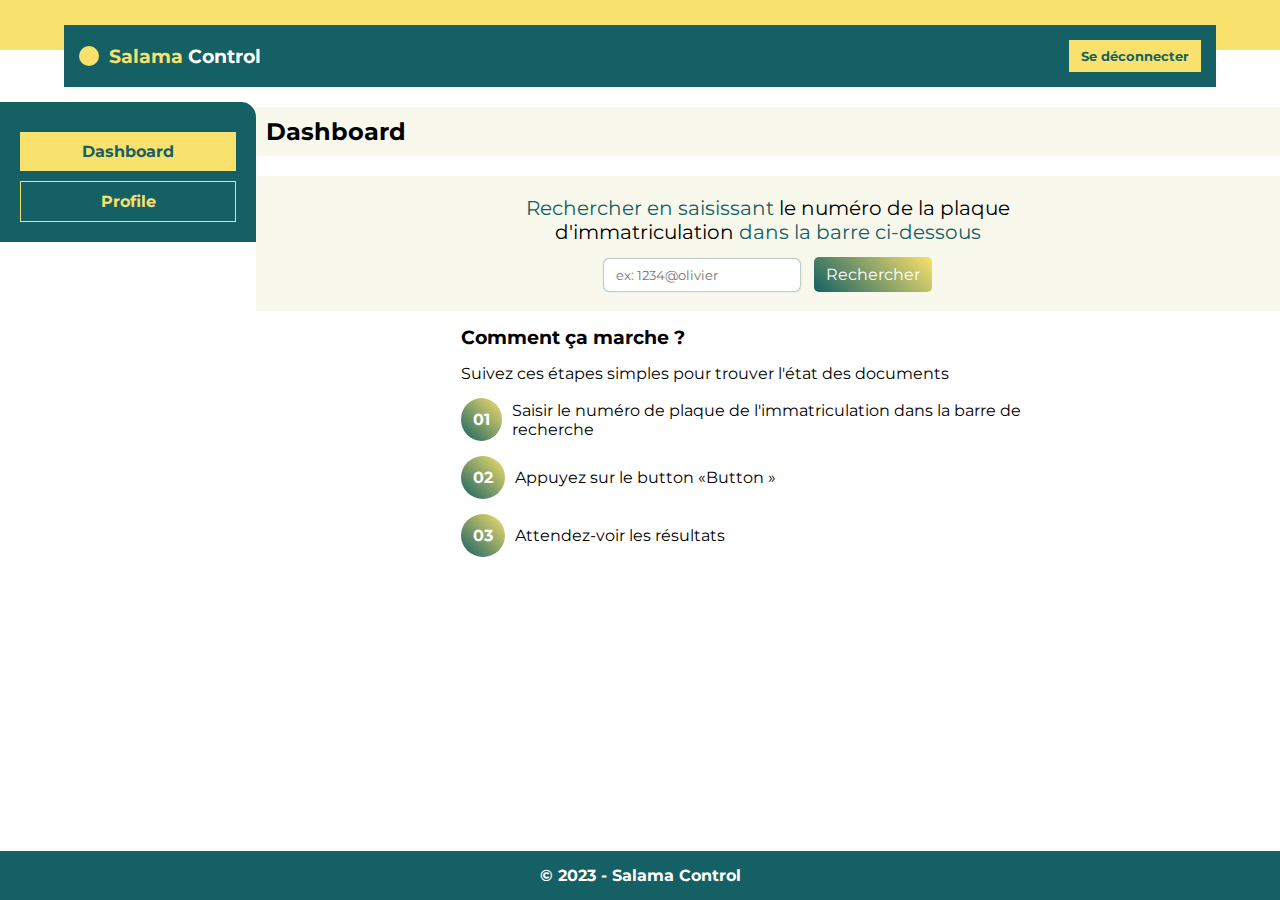
==== views/dashboard.html @ af312881 "add to my repository" ====
<!DOCTYPE html>
<html lang="en">
<head>
    <meta charset="UTF-8">
    <link rel="stylesheet" href="../css/chauffeur.css">
    <link rel="preconnect" href="https://fonts.googleapis.com">
    <link rel="preconnect" href="https://fonts.gstatic.com" crossorigin>
    <link href="https://fonts.googleapis.com/css2?family=GFS+Neohellenic&family=Maven+Pro&family=Montserrat&family=Sen:wght@400;700&display=swap" rel="stylesheet">
    <link rel="stylesheet" href="https://cdnjs.cloudflare.com/ajax/libs/font-awesome/6.4.2/css/all.min.css" integrity="sha512-z3gLpd7yknf1YoNbCzqRKc4qyor8gaKU1qmn+CShxbuBusANI9QpRohGBreCFkKxLhei6S9CQXFEbbKuqLg0DA==" crossorigin="anonymous" referrerpolicy="no-referrer" />
    <meta name="viewport" content="width=device-width, initial-scale=1.0">
    <title>Roulage profile</title>
</head>
<body>
    <header>
        <div class="empty-content">

        </div>
        <div class="header-items">
            <div class="header-title">
                <i class="fa-solid fa-feather"></i>
                <h3><span>Salama</span> Control</h3>
            </div>
            <div>
                <button>
                    <a href="#">Se déconnecter</a>
                </button>
            </div>
        </div>
    </header>

    <section>
        <aside>
            <nav>
                <div class="nav-content">
                    <div class="dashboard">
                        <a href="#">Dashboard</a>
                    </div>
                    <div class="profile">
                        <a href="#">Profile</a>
                    </div>
                </div>
            </nav>
        </aside>

        <aside>
            <div class="dashboard-content">
                <h2>Dashboard</h2>
                <div class="dashboard-immatricule">
                    <p><span>Rechercher en saisissant</span> le numéro de la plaque</p>
                    <p>d'immatriculation<span> dans la barre ci-dessous</span></p>
                    <div>
                        <input type="search" name="numéro d'immatriculation" placeholder="ex: 1234@olivier">
                        <a href="#">Rechercher</a>
                    </div>
                </div>
                
                <div class="useful">
                    <h3>Comment ça marche ?</h3>
                    <p>Suivez ces étapes simples pour trouver l'état des documents</p>
                    <div>
                        <h4>01</h4>
                        <p>Saisir le numéro de plaque de l'immatriculation dans la barre de recherche</p>
                    </div>
                    <div>
                        <h4>02</h4>
                        <p>Appuyez sur le button <span>&laquo</span>Button <span>&raquo</span></p>
                    </div>
                    <div>
                        <h4>03</h4>
                        <p>Attendez-voir les résultats</p>
                    </div>
                </div>
            </div>
        </aside>
    </section>

    <footer>
        <div class="footer-content">
            <p>© 2023 - Salama Control</p>
        </div>
    </footer>
    
</body>
</html>
---- css/chauffeur.css ----
:root {
  --yellow: #f8e16c;
  --green: #033a2c;
  --deepgreen: #156064;
  --orange: #fb8f67;
  --pink: #ffc2b4;
  --white: #fff;
  --black: #0000009f;
  --background: #ffffffe3;
  --gray: #f8f8ed;
}

body {
  width: 100%;
  margin: auto;
  font-family: "Montserrat", sans-serif;
  background-color: var(--background);
}

header .empty-content {
  width: 100%;
  padding: 25px;
  background-color: var(--yellow);
}
header .header-items {
  width: 90%;
  padding: 15px;
  display: flex;
  flex-direction: row;
  justify-content: space-between;
  align-items: center;
  margin: auto;
  margin-top: -25px;
  background-color: var(--deepgreen);
}
header .header-items div {
  display: flex;
  flex-direction: row;
  align-items: center;
  gap: 10px;
}
header .header-items div h3 {
  color: var(--white);
}
header .header-items div h3 span {
  color: var(--yellow);
}
header .header-items div i {
  padding: 10px;
  color: var(--deepgreen);
  border-radius: 50%;
  background-color: var(--yellow);
}

/**********************************************/
section {
  display: grid;
  grid-template-columns: 20% auto;
}
section nav {
  padding: 20px;
  margin-top: 15px;
  border-top-right-radius: 15px;
  background-color: var(--deepgreen);
}
section nav .nav-content .dashboard, section nav .nav-content .profile {
  margin-top: 10px;
  padding: 10px 20px;
  color: var(--deepgreen);
  text-align: center;
  font-weight: bolder;
  background-color: var(--yellow);
}
section nav .nav-content .dashboard a, section nav .nav-content .profile a {
  color: var(--deepgreen);
  text-decoration: none;
}
section nav .nav-content .profile {
  background: none;
  border: 1px solid var(--yellow);
}
section nav .nav-content .profile a {
  color: var(--yellow);
}

/*********************************************/
footer {
  position: fixed;
  bottom: 0;
  width: 100%;
}
footer .footer-content {
  padding: 15px;
  text-align: center;
  color: var(--white);
  margin-top: 8px;
  font-weight: bolder;
  background-color: var(--deepgreen);
}

*,
::after, ::before {
  margin: 0;
  padding: 0;
  box-sizing: border-box;
}

html {
  scroll-behavior: smooth;
}

button {
  border: none;
  outline: none;
  padding: 8px 12px;
  background-color: var(--yellow);
}
button a {
  text-decoration: none;
  color: var(--deepgreen);
  font-weight: bolder;
  font-family: "Montserrat", sans-serif;
}

section .dashboard-content h2 {
  padding: 10px;
  margin-top: 20px;
  background-color: var(--gray);
}
section .dashboard-content .dashboard-immatricule {
  padding: 20px;
  margin-top: 20px;
  text-align: center;
  background-color: var(--gray);
}
section .dashboard-content .dashboard-immatricule p {
  font-size: 20px;
}
section .dashboard-content .dashboard-immatricule p span {
  color: var(--deepgreen);
}
section .dashboard-content .dashboard-immatricule div {
  margin-top: 15px;
}
section .dashboard-content .dashboard-immatricule div input {
  width: 20%;
  margin-right: 10px;
  border: none;
  outline: none;
  padding: 8px 12px;
  border-radius: 5px;
  font-family: "Montserrat", sans-serif;
  box-shadow: 0px 0px 2px 0px var(--deepgreen);
}
section .dashboard-content .dashboard-immatricule div a {
  padding: 8px 12px;
  text-decoration: none;
  color: var(--white);
  border-radius: 5px;
  background: linear-gradient(45deg, #156064, #f8e16c);
}
section .useful {
  width: 60%;
  margin: auto;
}
section .useful h3 {
  margin-top: 15px;
  margin-bottom: 15px;
}
section .useful div {
  display: flex;
  flex-direction: row;
  align-items: center;
  margin-top: 15px;
  gap: 10px;
}
section .useful div h4 {
  padding: 12px;
  border-radius: 50%;
  color: var(--white);
  background: linear-gradient(45deg, #156064, #f8e16c);
}/*# sourceMappingURL=chauffeur.css.map */
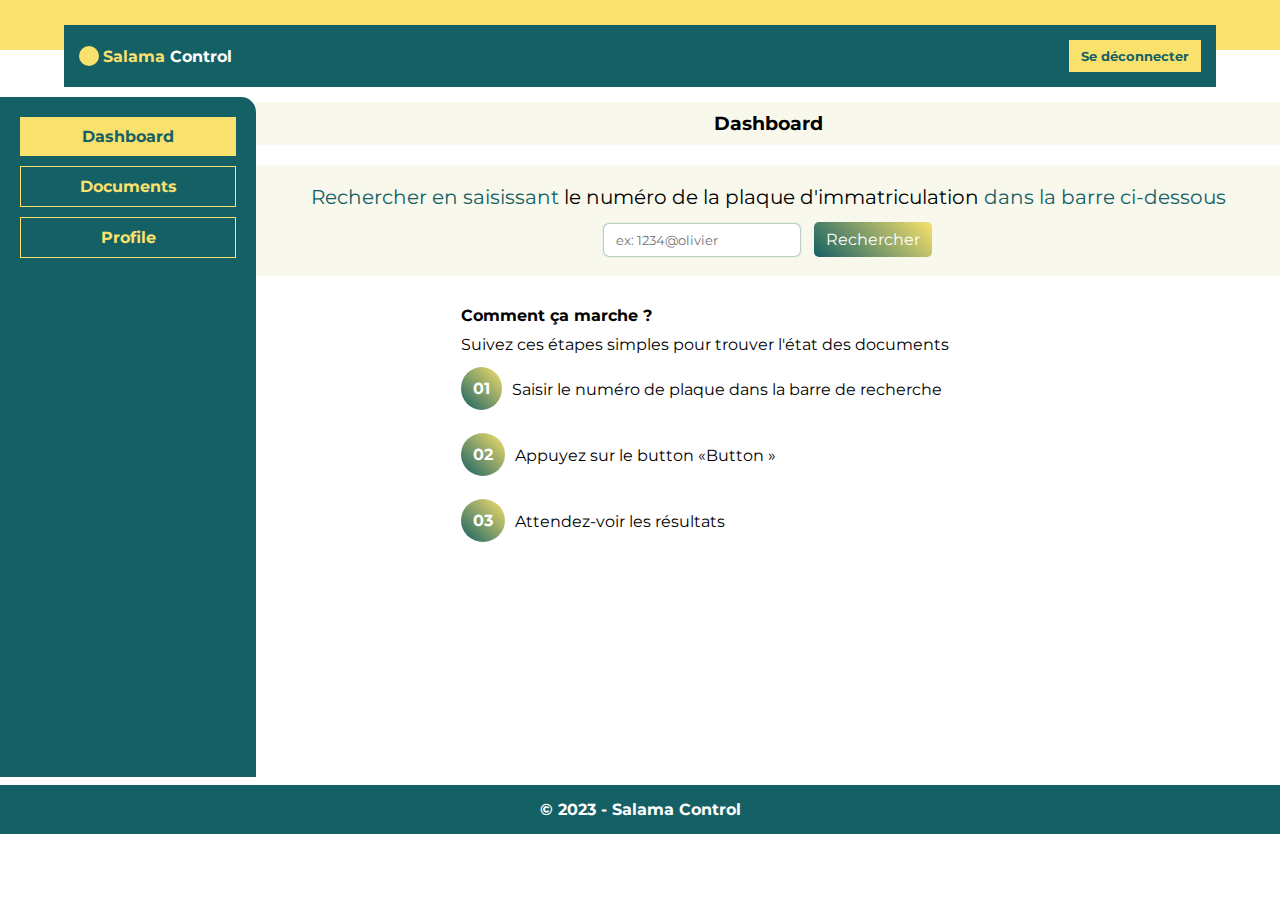
==== commit 11955862: "add to my repository" ====
--- a/views/dashboard.html
+++ b/views/dashboard.html
@@ -18,7 +18,7 @@
         <div class="header-items">
             <div class="header-title">
                 <i class="fa-solid fa-feather"></i>
-                <h3><span>Salama</span> Control</h3>
+                <h4><span>Salama</span> Control</h4>
             </div>
             <div>
                 <button>
@@ -29,37 +29,37 @@
     </header>
 
     <section>
-        <aside>
-            <nav>
-                <div class="nav-content">
-                    <div class="dashboard">
-                        <a href="#">Dashboard</a>
-                    </div>
-                    <div class="profile">
-                        <a href="#">Profile</a>
-                    </div>
-                </div>
-            </nav>
-        </aside>
 
-        <aside>
+        <nav>
+            <div class="dashboard">
+                <a href="#">Dashboard</a>
+            </div>
+            <div class="profile">
+                <a href="#">Documents</a>
+            </div>
+            <div class="profile">
+                <a href="#">Profile</a>
+            </div>
+        </nav>
+        
+
+        <div>
             <div class="dashboard-content">
-                <h2>Dashboard</h2>
+                <h3>Dashboard</h3>
                 <div class="dashboard-immatricule">
-                    <p><span>Rechercher en saisissant</span> le numéro de la plaque</p>
-                    <p>d'immatriculation<span> dans la barre ci-dessous</span></p>
+                    <p><span>Rechercher en saisissant</span> le numéro de la plaque d'immatriculation<span> dans la barre ci-dessous</span></p>
                     <div>
-                        <input type="search" name="numéro d'immatriculation" placeholder="ex: 1234@olivier">
+                        <input type="search" name="numérodimmatriculation" placeholder="ex: 1234@olivier">
                         <a href="#">Rechercher</a>
                     </div>
                 </div>
                 
                 <div class="useful">
-                    <h3>Comment ça marche ?</h3>
+                    <h4>Comment ça marche ?</h4>
                     <p>Suivez ces étapes simples pour trouver l'état des documents</p>
                     <div>
                         <h4>01</h4>
-                        <p>Saisir le numéro de plaque de l'immatriculation dans la barre de recherche</p>
+                        <p>Saisir le numéro de plaque dans la barre de recherche</p>
                     </div>
                     <div>
                         <h4>02</h4>
@@ -71,7 +71,7 @@
                     </div>
                 </div>
             </div>
-        </aside>
+        </div>
     </section>
 
     <footer>
--- a/css/chauffeur.css
+++ b/css/chauffeur.css
@@ -1,8 +1,8 @@
 :root {
   --yellow: #f8e16c;
-  --green: #033a2c;
+  --green: #06a04b;
   --deepgreen: #156064;
-  --orange: #fb8f67;
+  --red: #e75019;
   --pink: #ffc2b4;
   --white: #fff;
   --black: #0000009f;
@@ -37,12 +37,12 @@
   display: flex;
   flex-direction: row;
   align-items: center;
-  gap: 10px;
-}
-header .header-items div h3 {
-  color: var(--white);
-}
-header .header-items div h3 span {
+  gap: 4px;
+}
+header .header-items div h4 {
+  color: var(--white);
+}
+header .header-items div h4 span {
   color: var(--yellow);
 }
 header .header-items div i {
@@ -56,14 +56,16 @@
 section {
   display: grid;
   grid-template-columns: 20% auto;
-}
-section nav {
-  padding: 20px;
-  margin-top: 15px;
+  margin-top: 5px;
+}
+
+nav {
+  padding: 10px 20px;
+  margin-top: 5px;
   border-top-right-radius: 15px;
   background-color: var(--deepgreen);
 }
-section nav .nav-content .dashboard, section nav .nav-content .profile {
+nav .dashboard, nav .profile {
   margin-top: 10px;
   padding: 10px 20px;
   color: var(--deepgreen);
@@ -71,24 +73,19 @@
   font-weight: bolder;
   background-color: var(--yellow);
 }
-section nav .nav-content .dashboard a, section nav .nav-content .profile a {
+nav .dashboard a, nav .profile a {
   color: var(--deepgreen);
   text-decoration: none;
 }
-section nav .nav-content .profile {
+nav .profile {
   background: none;
   border: 1px solid var(--yellow);
 }
-section nav .nav-content .profile a {
+nav .profile a {
   color: var(--yellow);
 }
 
 /*********************************************/
-footer {
-  position: fixed;
-  bottom: 0;
-  width: 100%;
-}
 footer .footer-content {
   padding: 15px;
   text-align: center;
@@ -98,6 +95,18 @@
   background-color: var(--deepgreen);
 }
 
+/************************************************/
+/***************MEDIA QUERY**************/
+/************************************************/
+@media (max-width: 978px) {
+  section {
+    display: grid;
+    grid-template-columns: auto;
+  }
+  nav {
+    display: none;
+  }
+}
 *,
 ::after, ::before {
   margin: 0;
@@ -122,9 +131,13 @@
   font-family: "Montserrat", sans-serif;
 }
 
-section .dashboard-content h2 {
+section .dashboard-content {
+  height: 75vh;
+}
+section .dashboard-content h3 {
   padding: 10px;
-  margin-top: 20px;
+  margin-top: 10px;
+  text-align: center;
   background-color: var(--gray);
 }
 section .dashboard-content .dashboard-immatricule {
@@ -162,16 +175,17 @@
 section .useful {
   width: 60%;
   margin: auto;
-}
-section .useful h3 {
-  margin-top: 15px;
-  margin-bottom: 15px;
+  margin-top: 30px;
+}
+section .useful h4 {
+  margin-top: 8px;
+  margin-bottom: 10px;
 }
 section .useful div {
   display: flex;
   flex-direction: row;
   align-items: center;
-  margin-top: 15px;
+  margin-top: 5px;
   gap: 10px;
 }
 section .useful div h4 {
@@ -179,4 +193,229 @@
   border-radius: 50%;
   color: var(--white);
   background: linear-gradient(45deg, #156064, #f8e16c);
+}
+
+section .document-content {
+  width: 70%;
+  gap: 20px;
+  margin: auto;
+  margin-top: 15px;
+  display: flex;
+  flex-direction: row;
+}
+section .document-content .profile {
+  text-align: center;
+}
+section .document-content .profile i {
+  padding: 15px;
+  font-size: 40px;
+  border-radius: 50%;
+  background-color: var(--gray);
+}
+section .document-items {
+  width: 70%;
+}
+section .document-items .tous-les-documents, section .document-items .document-name {
+  padding: 10px 20px;
+  background-color: var(--gray);
+  box-shadow: 0px 1px 3px 0px var(--black);
+}
+section .document-items .items {
+  margin-top: 15px;
+  display: flex;
+  flex-direction: row;
+  justify-content: space-between;
+}
+section .document-items .items a {
+  color: var(--deepgreen);
+  text-decoration: none;
+  padding: 5px 10px;
+  border-radius: 4px;
+  box-shadow: 0px 0px 3px 0px var(--black);
+}
+section .document-items .items a:hover {
+  background: linear-gradient(45deg, var(--deepgreen), var(--yellow));
+}
+section .document-items .items .tous {
+  color: var(--white);
+  background: linear-gradient(45deg, var(--deepgreen), var(--yellow));
+}
+section .document-items .document-name {
+  margin-top: 10px;
+}
+section .document-items .document-name .document-icon {
+  display: flex;
+  flex-direction: row;
+  justify-content: end;
+}
+section .document-items .document-name .document-icon .right {
+  padding: 5px 8px;
+  color: var(--green);
+  border-radius: 4px;
+  box-shadow: 0px 0px 2px 0px var(--black);
+}
+section .document-items .document-name .document-icon .incorrect {
+  padding: 5px 8px;
+  color: var(--red);
+  border-radius: 4px;
+  box-shadow: 0px 0px 2px 0px var(--black);
+}
+section .document-items .document-name .files {
+  font-size: 30px;
+}
+section .document-items .document-name .document-name-content {
+  display: flex;
+  flex-direction: row;
+  gap: 10px;
+}
+section .document-items .document-name .document-name-content .valide-document {
+  color: var(--green);
+}
+section .document-items .document-name .document-name-content .invalide-document {
+  color: var(--red);
+}
+
+section .profile-content {
+  height: 80vh;
+}
+section .profile-content h3 {
+  padding: 10px;
+  margin-top: 10px;
+  text-align: center;
+  background-color: var(--gray);
+}
+section .profile-content .profile-identite {
+  width: 70%;
+  border-radius: 10px;
+  background-color: var(--gray);
+  margin: auto;
+  margin-top: 50px;
+  padding: 20px 20px;
+  box-shadow: 0px 0px 2px 0px var(--black);
+}
+section .profile-content .profile-identite .profil {
+  display: flex;
+  flex-direction: row;
+  gap: 10px;
+  align-items: end;
+}
+section .profile-content .profile-identite .profil h4 {
+  margin-bottom: 5px;
+}
+section .profile-content .profile-identite .profil i {
+  padding: 10px 20px;
+  font-size: 50px;
+  border: 1px solid var(--black);
+}
+section .profile-content .profile-identite form .email {
+  display: flex;
+  flex-direction: column;
+  gap: 5px;
+  margin-top: 12px;
+}
+section .profile-content .profile-identite form .email input {
+  border: none;
+  outline: none;
+  padding: 8px 12px;
+  border-radius: 5px;
+  font-family: "Montserrat", sans-serif;
+  box-shadow: 0px 0px 2px 0px var(--deepgreen);
+}
+section .profile-content .profile-identite form .modifier_password, section .profile-content .profile-identite form .nouveau_password {
+  margin-top: 10px;
+}
+section .profile-content .profile-identite form .modifier_password div, section .profile-content .profile-identite form .nouveau_password div {
+  display: flex;
+  flex-direction: column;
+  gap: 5px;
+  margin-top: 10px;
+}
+section .profile-content .profile-identite form .modifier_password div input, section .profile-content .profile-identite form .nouveau_password div input {
+  border: none;
+  outline: none;
+  padding: 10px;
+  border-radius: 5px;
+  font-family: "Montserrat", sans-serif;
+  box-shadow: 0px 0px 2px 0px var(--deepgreen);
+}
+section .profile-content .profile-identite form .nouveau_password .nouveau_password_content {
+  display: grid;
+  grid-template-columns: auto auto;
+}
+section .profile-content .profile-identite form .nouveau_password .nouveau_password_content a {
+  padding: 10px 15px;
+  border-radius: 5px;
+  color: var(--white);
+  text-decoration: none;
+  text-align: center;
+  background: linear-gradient(45deg, var(--deepgreen), var(--yellow));
+}
+
+@media screen and (max-width: 768px) and (max-width: 720px) {
+  section .dashboard-content {
+    height: auto;
+  }
+  section .dashboard-content .dashboard-immatricule div {
+    display: flex;
+    flex-direction: column;
+    gap: 10px;
+  }
+  section .dashboard-content .dashboard-immatricule div input, section .dashboard-content .dashboard-immatricule div a {
+    width: 50%;
+    margin: auto;
+  }
+  section .useful {
+    width: 100%;
+    padding: 15px;
+    margin-top: auto;
+  }
+}
+@media screen and (max-width: 768px) and (max-width: 491px) {
+  section .dashboard-content .dashboard-immatricule p {
+    font-size: 16px;
+  }
+  section .dashboard-content .dashboard-immatricule div input, section .dashboard-content .dashboard-immatricule div a {
+    width: 80%;
+  }
+}
+@media (max-width: 768px) {
+  section .document-content {
+    display: flex;
+    flex-direction: column;
+  }
+  section .document-items {
+    margin: auto;
+    width: 100%;
+  }
+}
+@media screen and (max-width: 768px) and (max-width: 600px) {
+  section .document-content {
+    width: 100%;
+    padding: 15px;
+  }
+}
+@media screen and (max-width: 480px) and (max-width: 415px) {
+  section .document-content .document-items .items {
+    display: grid;
+    grid-template-columns: auto auto;
+    justify-content: stretch;
+    text-align: center;
+    gap: 10px;
+  }
+}
+@media screen and (max-width: 768px) and (max-width: 700px) {
+  section .profile-content .profile-identite form .nouveau_password .nouveau_password_content {
+    display: grid;
+    grid-template-columns: auto;
+    gap: 10px;
+  }
+}
+@media screen and (max-width: 768px) and (max-width: 600px) {
+  section .profile-content .profile-content-item {
+    padding: 15px;
+  }
+  section .profile-content .profile-identite {
+    width: 100%;
+    margin-top: 20px;
+  }
 }/*# sourceMappingURL=chauffeur.css.map */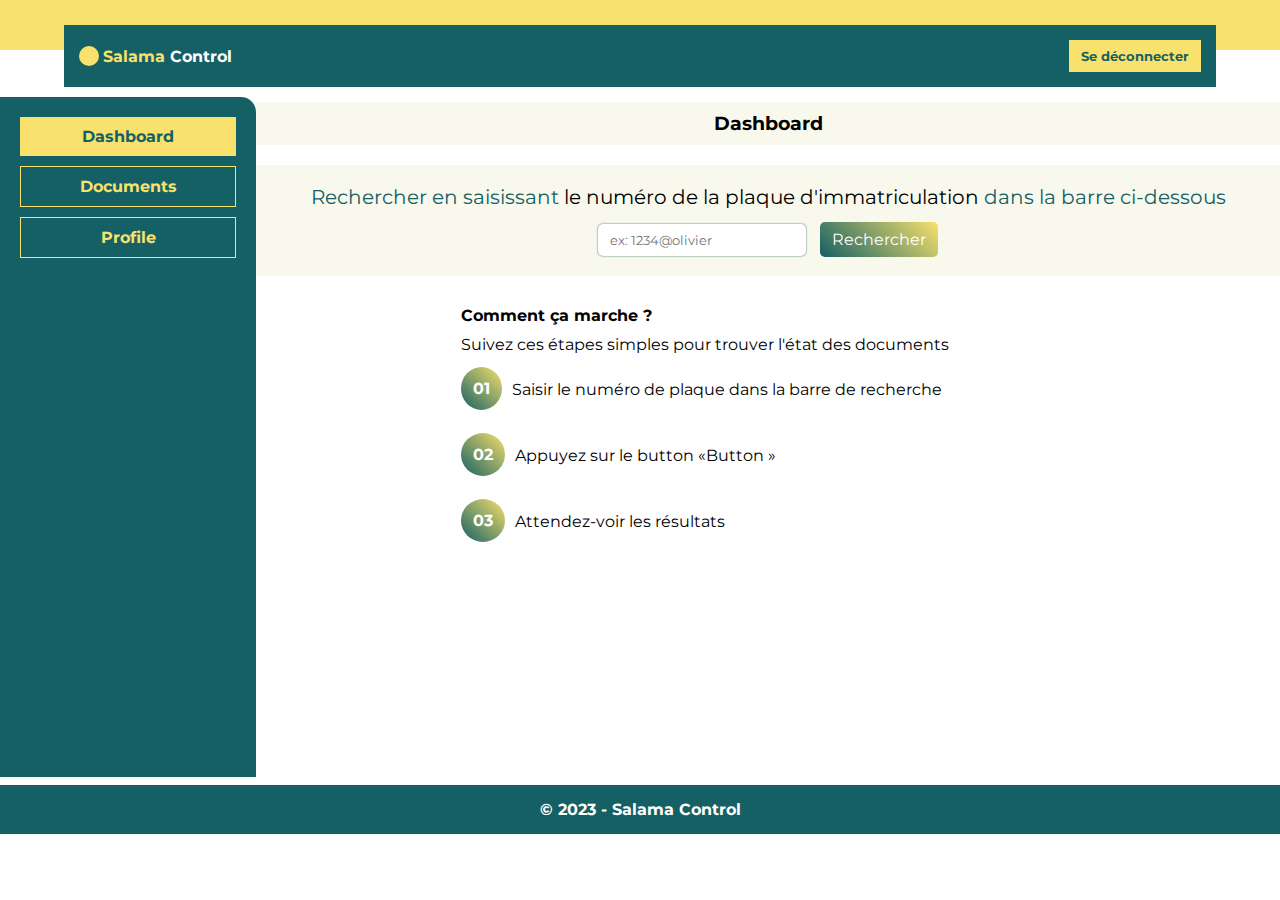
==== commit fc9a59e9: "add to my repository" ====
--- a/views/dashboard.html
+++ b/views/dashboard.html
@@ -20,10 +20,26 @@
                 <i class="fa-solid fa-feather"></i>
                 <h4><span>Salama</span> Control</h4>
             </div>
-            <div>
+            <div class="button">
                 <button>
                     <a href="#">Se déconnecter</a>
                 </button>
+            </div>
+            <div class="menu">
+                <div class="menu-icons">
+                    <i class="fa-solid fa-bars icon"></i>
+                    <i class="fa-solid fa-xmark exit"></i>
+                </div>
+                <div class="menu-container">
+                    <ul>
+                        <li><a class="dashboard" href="#">Dashboard</a></li>
+                        <li><a class="profile" href="documents.html">Documents</a></li>
+                        <li><a class="profile" href="profile.html">Profile</a></li>
+                        <button>
+                            <a href="#">Se déconnecter</a>
+                        </button>
+                    </ul>
+                </div>
             </div>
         </div>
     </header>
@@ -35,10 +51,10 @@
                 <a href="#">Dashboard</a>
             </div>
             <div class="profile">
-                <a href="#">Documents</a>
+                <a href="documents.html">Documents</a>
             </div>
             <div class="profile">
-                <a href="#">Profile</a>
+                <a href="profile.html">Profile</a>
             </div>
         </nav>
         
@@ -79,6 +95,9 @@
             <p>© 2023 - Salama Control</p>
         </div>
     </footer>
+
+
+    <script src="../js/app.js"></script>
     
 </body>
 </html>--- a/css/chauffeur.css
+++ b/css/chauffeur.css
@@ -51,6 +51,37 @@
   border-radius: 50%;
   background-color: var(--yellow);
 }
+header .header-items .menu {
+  display: none;
+}
+header .header-items .menu .menu-container {
+  position: absolute;
+  top: 95px;
+  right: 10px;
+  width: 60%;
+  height: 50vh;
+  margin: auto;
+  transition: 1s ease-in-out;
+  margin-right: 200%;
+  background-color: var(--deepgreen);
+  border-top-left-radius: 10px;
+  display: flex;
+  flex-direction: column;
+  justify-content: center;
+  align-items: center;
+  text-align: center;
+}
+header .header-items .menu .menu-container ul li {
+  list-style: none;
+  margin-bottom: 25px;
+  color: var(--deepgreen);
+  padding: 8px 12px;
+  border: 1px solid var(--yellow);
+}
+header .header-items .menu .menu-container ul li a {
+  color: var(--white);
+  text-decoration: none;
+}
 
 /**********************************************/
 section {
@@ -106,6 +137,29 @@
   nav {
     display: none;
   }
+  header .header-items .button {
+    display: none;
+  }
+  header .header-items .menu {
+    display: initial;
+  }
+  header .header-items .menu .menu-icons .icon {
+    display: block;
+    cursor: pointer;
+  }
+  header .header-items .menu .menu-icons .exit {
+    display: none;
+    cursor: pointer;
+  }
+  header .header-items .menu .menu-mobile .icon {
+    display: none;
+  }
+  header .header-items .menu .menu-mobile .exit {
+    display: initial;
+  }
+  header .header-items .menu .menu-mobile {
+    margin-right: 0;
+  }
 }
 *,
 ::after, ::before {
@@ -156,7 +210,6 @@
   margin-top: 15px;
 }
 section .dashboard-content .dashboard-immatricule div input {
-  width: 20%;
   margin-right: 10px;
   border: none;
   outline: none;
@@ -249,14 +302,14 @@
   justify-content: end;
 }
 section .document-items .document-name .document-icon .right {
+  color: var(--green);
   padding: 5px 8px;
-  color: var(--green);
   border-radius: 4px;
   box-shadow: 0px 0px 2px 0px var(--black);
 }
 section .document-items .document-name .document-icon .incorrect {
+  color: var(--red);
   padding: 5px 8px;
-  color: var(--red);
   border-radius: 4px;
   box-shadow: 0px 0px 2px 0px var(--black);
 }
@@ -333,7 +386,7 @@
 section .profile-content .profile-identite form .modifier_password div input, section .profile-content .profile-identite form .nouveau_password div input {
   border: none;
   outline: none;
-  padding: 10px;
+  padding: 8px 12px;
   border-radius: 5px;
   font-family: "Montserrat", sans-serif;
   box-shadow: 0px 0px 2px 0px var(--deepgreen);
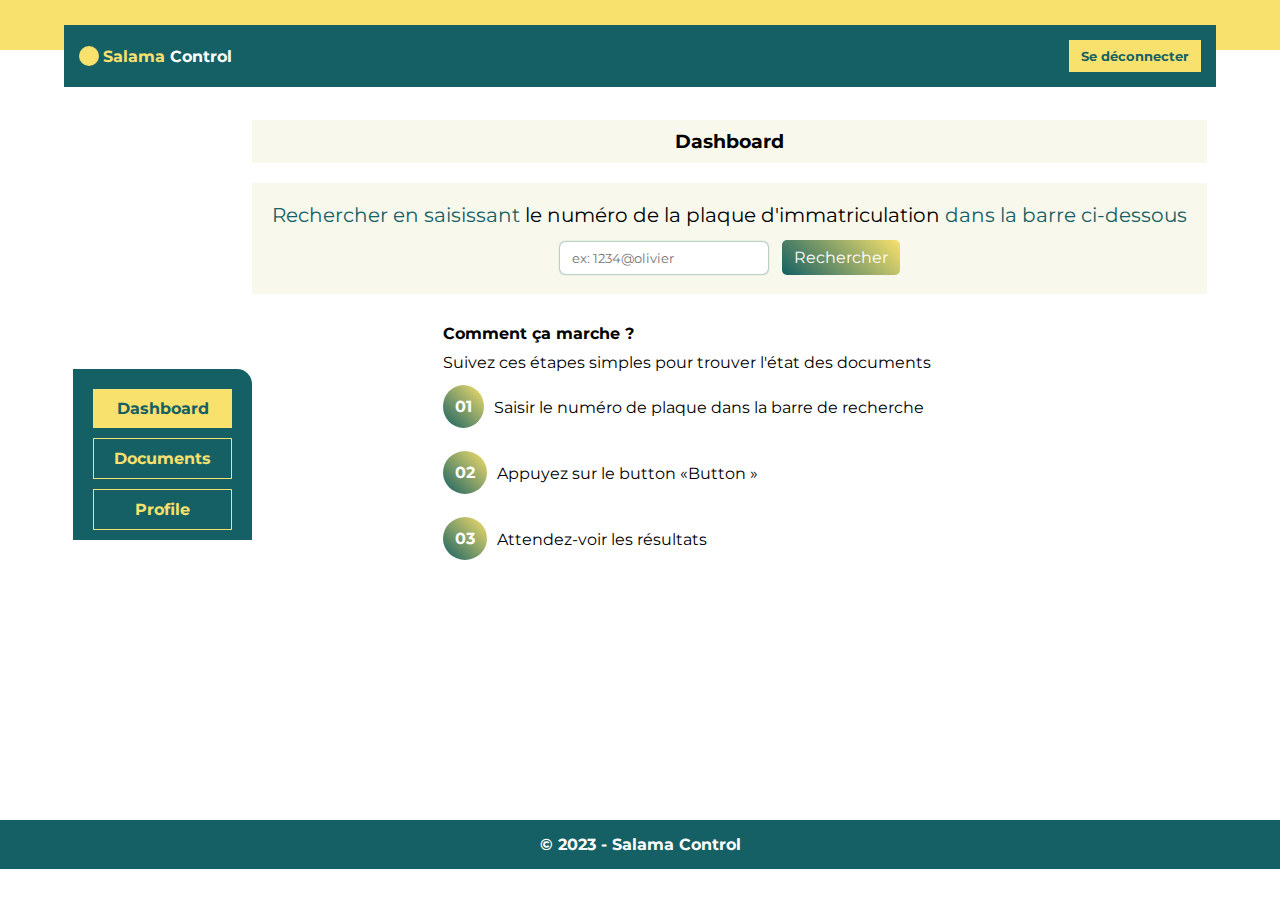
==== commit 03c0f00f: "add to my repository" ====
--- a/views/dashboard.html
+++ b/views/dashboard.html
@@ -70,7 +70,7 @@
                     </div>
                 </div>
                 
-                <div class="useful">
+                <div class="utilisation-content">
                     <h4>Comment ça marche ?</h4>
                     <p>Suivez ces étapes simples pour trouver l'état des documents</p>
                     <div>
--- a/css/chauffeur.css
+++ b/css/chauffeur.css
@@ -225,23 +225,23 @@
   border-radius: 5px;
   background: linear-gradient(45deg, #156064, #f8e16c);
 }
-section .useful {
+section .utilisation-content {
   width: 60%;
   margin: auto;
   margin-top: 30px;
 }
-section .useful h4 {
+section .utilisation-content h4 {
   margin-top: 8px;
   margin-bottom: 10px;
 }
-section .useful div {
+section .utilisation-content div {
   display: flex;
   flex-direction: row;
   align-items: center;
   margin-top: 5px;
   gap: 10px;
 }
-section .useful div h4 {
+section .utilisation-content div h4 {
   padding: 12px;
   border-radius: 50%;
   color: var(--white);
@@ -404,6 +404,57 @@
   background: linear-gradient(45deg, var(--deepgreen), var(--yellow));
 }
 
+section {
+  width: 100%;
+  height: 80vh;
+  display: flex;
+  align-items: center;
+  justify-content: center;
+}
+
+section .formulaire {
+  width: 45%;
+  border-radius: 5px;
+  padding: 30px;
+  box-shadow: 0px 0px 3px 0px var(--black);
+}
+section .formulaire h3 {
+  text-align: center;
+  color: var(--deepgreen);
+}
+
+section .formulaire form div {
+  margin-top: 10px;
+  display: flex;
+  flex-direction: column;
+}
+section .formulaire form div input {
+  border: none;
+  outline: none;
+  padding: 8px 12px;
+  border-radius: 5px;
+  font-family: "Montserrat", sans-serif;
+  box-shadow: 0px 0px 2px 0px var(--deepgreen);
+}
+
+section .formulaire form div button {
+  border: none;
+  padding: 10px;
+  cursor: pointer;
+  border-radius: 3px;
+  background-color: var(--deepgreen);
+}
+section .formulaire form div button a {
+  color: var(--white);
+  text-decoration: none;
+  font-weight: bolder;
+  font-family: "Montserrat", sans-serif;
+}
+
+.forgottenpassword {
+  color: var(--deepgreen);
+}
+
 @media screen and (max-width: 768px) and (max-width: 720px) {
   section .dashboard-content {
     height: auto;
@@ -417,7 +468,7 @@
     width: 50%;
     margin: auto;
   }
-  section .useful {
+  section .utilisation-content {
     width: 100%;
     padding: 15px;
     margin-top: auto;
@@ -456,6 +507,25 @@
     gap: 10px;
   }
 }
+@media (max-width: 978px) {
+  section .formulaire {
+    width: 60%;
+  }
+}
+@media (max-width: 768px) {
+  section .formulaire {
+    width: 80%;
+  }
+}
+@media (max-width: 480px) {
+  section {
+    padding: 20px;
+  }
+  section .formulaire {
+    width: 100%;
+    padding: 20px;
+  }
+}
 @media screen and (max-width: 768px) and (max-width: 700px) {
   section .profile-content .profile-identite form .nouveau_password .nouveau_password_content {
     display: grid;
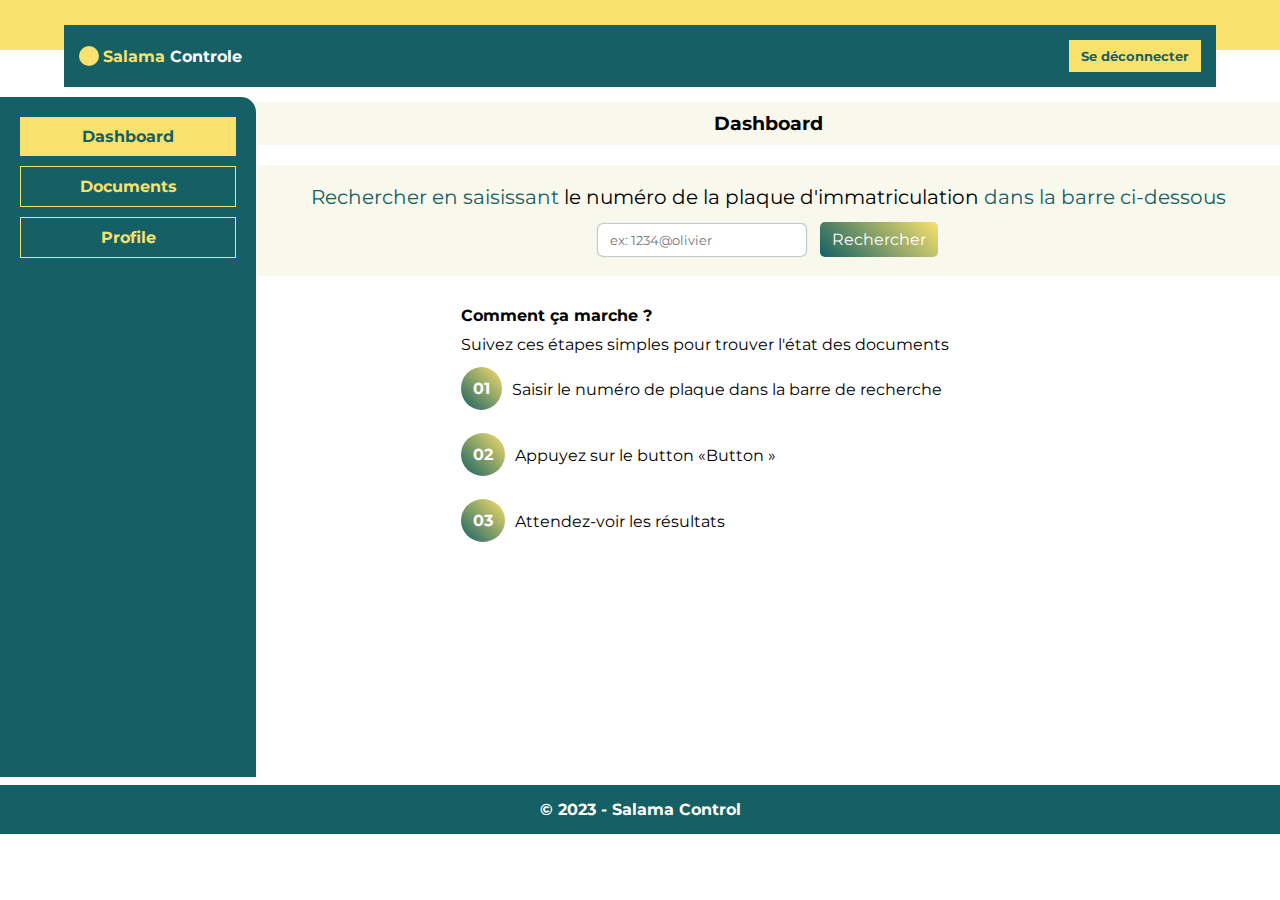
==== commit f3a66d68: "partie roulage de notre projet qui contient la partie index pour la connexion, la partie dashboard, " ====
--- a/views/dashboard.html
+++ b/views/dashboard.html
@@ -8,7 +8,7 @@
     <link href="https://fonts.googleapis.com/css2?family=GFS+Neohellenic&family=Maven+Pro&family=Montserrat&family=Sen:wght@400;700&display=swap" rel="stylesheet">
     <link rel="stylesheet" href="https://cdnjs.cloudflare.com/ajax/libs/font-awesome/6.4.2/css/all.min.css" integrity="sha512-z3gLpd7yknf1YoNbCzqRKc4qyor8gaKU1qmn+CShxbuBusANI9QpRohGBreCFkKxLhei6S9CQXFEbbKuqLg0DA==" crossorigin="anonymous" referrerpolicy="no-referrer" />
     <meta name="viewport" content="width=device-width, initial-scale=1.0">
-    <title>Roulage profile</title>
+    <title>Roulage Dashboard</title>
 </head>
 <body>
     <header>
@@ -18,7 +18,7 @@
         <div class="header-items">
             <div class="header-title">
                 <i class="fa-solid fa-feather"></i>
-                <h4><span>Salama</span> Control</h4>
+                <h4><span>Salama</span> Controle</h4>
             </div>
             <div class="button">
                 <button>
--- a/css/chauffeur.css
+++ b/css/chauffeur.css
@@ -404,7 +404,7 @@
   background: linear-gradient(45deg, var(--deepgreen), var(--yellow));
 }
 
-section {
+.section {
   width: 100%;
   height: 80vh;
   display: flex;
@@ -412,23 +412,23 @@
   justify-content: center;
 }
 
-section .formulaire {
+.section .formulaire {
   width: 45%;
   border-radius: 5px;
   padding: 30px;
   box-shadow: 0px 0px 3px 0px var(--black);
 }
-section .formulaire h3 {
-  text-align: center;
-  color: var(--deepgreen);
-}
-
-section .formulaire form div {
+.section .formulaire h3 {
+  text-align: center;
+  color: var(--deepgreen);
+}
+
+.section .formulaire form div {
   margin-top: 10px;
   display: flex;
   flex-direction: column;
 }
-section .formulaire form div input {
+.section .formulaire form div input {
   border: none;
   outline: none;
   padding: 8px 12px;
@@ -437,14 +437,14 @@
   box-shadow: 0px 0px 2px 0px var(--deepgreen);
 }
 
-section .formulaire form div button {
+.section .formulaire form div button {
   border: none;
   padding: 10px;
   cursor: pointer;
   border-radius: 3px;
   background-color: var(--deepgreen);
 }
-section .formulaire form div button a {
+.section .formulaire form div button a {
   color: var(--white);
   text-decoration: none;
   font-weight: bolder;
@@ -508,20 +508,20 @@
   }
 }
 @media (max-width: 978px) {
-  section .formulaire {
+  .section .formulaire {
     width: 60%;
   }
 }
 @media (max-width: 768px) {
-  section .formulaire {
+  .section .formulaire {
     width: 80%;
   }
 }
 @media (max-width: 480px) {
-  section {
+  .section {
     padding: 20px;
   }
-  section .formulaire {
+  .section .formulaire {
     width: 100%;
     padding: 20px;
   }
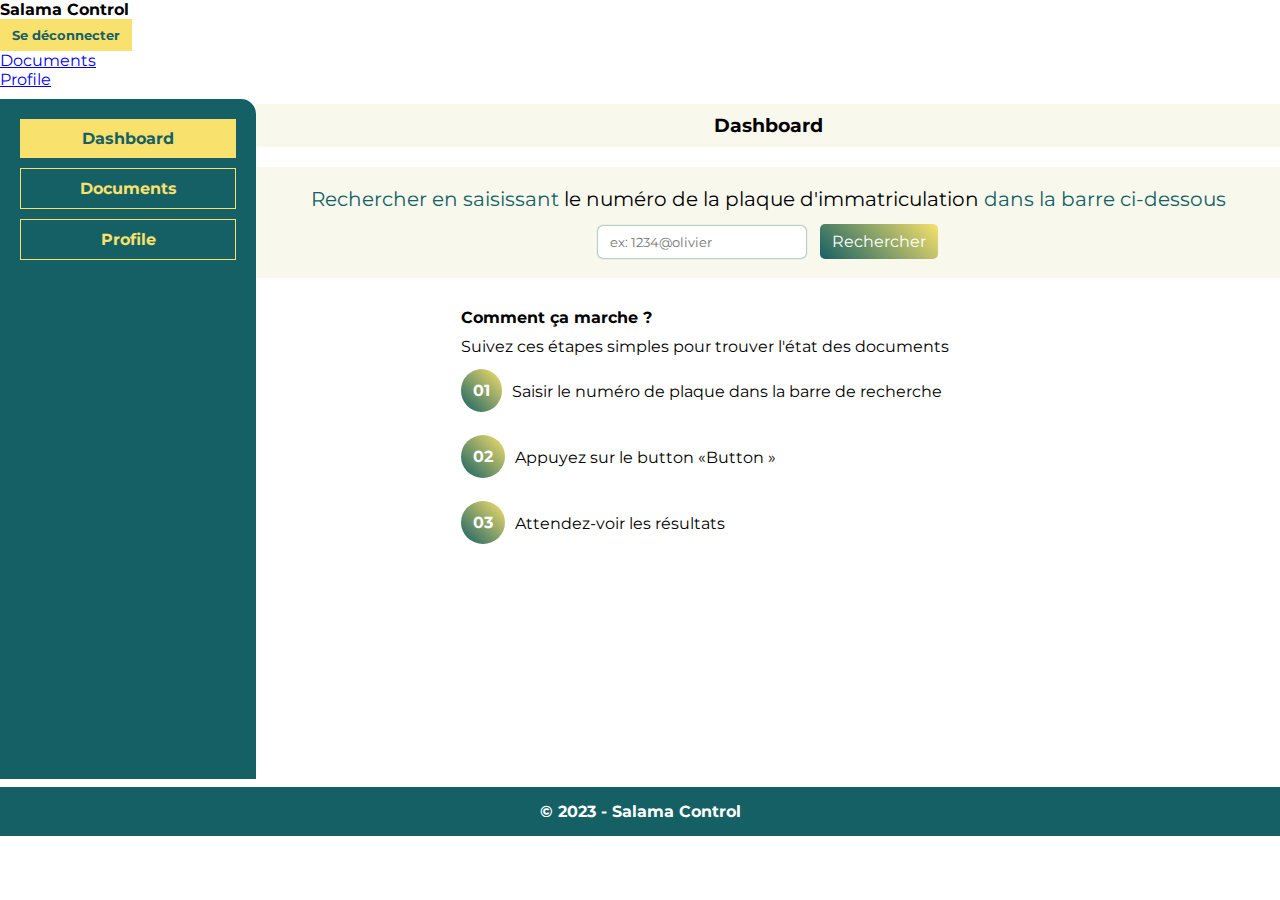
==== commit 784a5296: "add to my repository" ====
--- a/views/dashboard.html
+++ b/views/dashboard.html
@@ -15,12 +15,12 @@
         <div class="empty-content">
 
         </div>
-        <div class="header-items">
-            <div class="header-title">
+        <div class="header-content">
+            <div class="logo">
                 <i class="fa-solid fa-feather"></i>
-                <h4><span>Salama</span> Controle</h4>
+                <h4><span>Salama</span> Control</h4>
             </div>
-            <div class="button">
+            <div class="header-items">
                 <button>
                     <a href="#">Se déconnecter</a>
                 </button>
@@ -32,12 +32,8 @@
                 </div>
                 <div class="menu-container">
                     <ul>
-                        <li><a class="dashboard" href="#">Dashboard</a></li>
-                        <li><a class="profile" href="documents.html">Documents</a></li>
-                        <li><a class="profile" href="profile.html">Profile</a></li>
-                        <button>
-                            <a href="#">Se déconnecter</a>
-                        </button>
+                        <li><a href="#">Documents</a></li>
+                        <li><a href="profile.html">Profile</a></li>
                     </ul>
                 </div>
             </div>
--- a/css/chauffeur.css
+++ b/css/chauffeur.css
@@ -17,72 +17,6 @@
   background-color: var(--background);
 }
 
-header .empty-content {
-  width: 100%;
-  padding: 25px;
-  background-color: var(--yellow);
-}
-header .header-items {
-  width: 90%;
-  padding: 15px;
-  display: flex;
-  flex-direction: row;
-  justify-content: space-between;
-  align-items: center;
-  margin: auto;
-  margin-top: -25px;
-  background-color: var(--deepgreen);
-}
-header .header-items div {
-  display: flex;
-  flex-direction: row;
-  align-items: center;
-  gap: 4px;
-}
-header .header-items div h4 {
-  color: var(--white);
-}
-header .header-items div h4 span {
-  color: var(--yellow);
-}
-header .header-items div i {
-  padding: 10px;
-  color: var(--deepgreen);
-  border-radius: 50%;
-  background-color: var(--yellow);
-}
-header .header-items .menu {
-  display: none;
-}
-header .header-items .menu .menu-container {
-  position: absolute;
-  top: 95px;
-  right: 10px;
-  width: 60%;
-  height: 50vh;
-  margin: auto;
-  transition: 1s ease-in-out;
-  margin-right: 200%;
-  background-color: var(--deepgreen);
-  border-top-left-radius: 10px;
-  display: flex;
-  flex-direction: column;
-  justify-content: center;
-  align-items: center;
-  text-align: center;
-}
-header .header-items .menu .menu-container ul li {
-  list-style: none;
-  margin-bottom: 25px;
-  color: var(--deepgreen);
-  padding: 8px 12px;
-  border: 1px solid var(--yellow);
-}
-header .header-items .menu .menu-container ul li a {
-  color: var(--white);
-  text-decoration: none;
-}
-
 /**********************************************/
 section {
   display: grid;
@@ -137,29 +71,6 @@
   nav {
     display: none;
   }
-  header .header-items .button {
-    display: none;
-  }
-  header .header-items .menu {
-    display: initial;
-  }
-  header .header-items .menu .menu-icons .icon {
-    display: block;
-    cursor: pointer;
-  }
-  header .header-items .menu .menu-icons .exit {
-    display: none;
-    cursor: pointer;
-  }
-  header .header-items .menu .menu-mobile .icon {
-    display: none;
-  }
-  header .header-items .menu .menu-mobile .exit {
-    display: initial;
-  }
-  header .header-items .menu .menu-mobile {
-    margin-right: 0;
-  }
 }
 *,
 ::after, ::before {
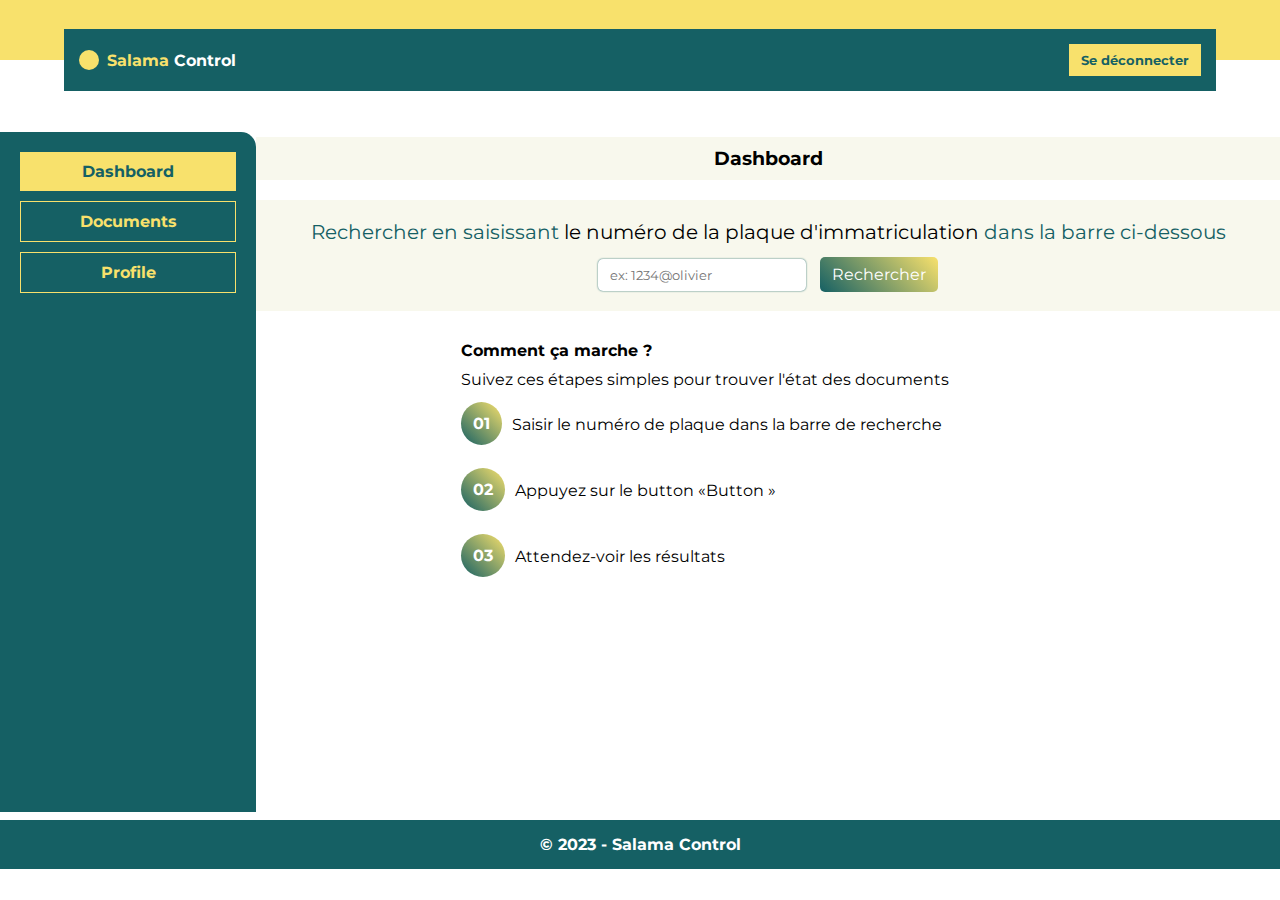
==== commit de7459a8: "add to my repository" ====
--- a/views/dashboard.html
+++ b/views/dashboard.html
@@ -32,7 +32,8 @@
                 </div>
                 <div class="menu-container">
                     <ul>
-                        <li><a href="#">Documents</a></li>
+                        <li><a href="#">Dashboard</a></li>
+                        <li><a href="document.html">Documents</a></li>
                         <li><a href="profile.html">Profile</a></li>
                     </ul>
                 </div>
--- a/css/chauffeur.css
+++ b/css/chauffeur.css
@@ -17,6 +17,80 @@
   background-color: var(--background);
 }
 
+header .empty-content {
+  width: 100%;
+  padding: 30px;
+  background-color: var(--yellow);
+}
+header .header-content {
+  width: 90%;
+  padding: 15px;
+  display: flex;
+  flex-direction: row;
+  align-items: center;
+  justify-content: space-between;
+  position: relative;
+  left: 50%;
+  transform: translate(-50%, -50%);
+  background-color: var(--deepgreen);
+}
+header .header-content .logo {
+  gap: 8px;
+  display: flex;
+  flex-direction: row;
+  align-items: center;
+  justify-content: none;
+}
+header .header-content .logo i {
+  padding: 10px;
+  border-radius: 50%;
+  color: var(--deepgreen);
+  background-color: var(--yellow);
+}
+header .header-content .logo h4 {
+  color: var(--white);
+}
+header .header-content .logo h4 span {
+  color: var(--yellow);
+}
+header .header-content .menu {
+  display: none;
+}
+header .header-content .menu .menu-icons {
+  color: var(--deepgreen);
+  padding: 8px 8px;
+  border-radius: 50%;
+  background-color: var(--yellow);
+}
+header .header-content .menu .menu-container {
+  position: absolute;
+  top: 70px;
+  right: 1px;
+  width: 100%;
+  transition: 1s;
+  margin-top: -200%;
+  background-color: var(--deepgreen);
+  display: flex;
+  flex-direction: row;
+}
+header .header-content .menu .menu-container ul {
+  width: 100%;
+}
+header .header-content .menu .menu-container ul li {
+  list-style: none;
+  color: var(--deepgreen);
+  text-align: center;
+  padding: 15px;
+  border-bottom: 1px solid var(--yellow);
+}
+header .header-content .menu .menu-container ul li a {
+  color: var(--white);
+  text-decoration: none;
+}
+header .header-content .menu .menu-container ul li a:hover {
+  color: var(--yellow);
+}
+
 /**********************************************/
 section {
   display: grid;
@@ -64,6 +138,29 @@
 /***************MEDIA QUERY**************/
 /************************************************/
 @media (max-width: 978px) {
+  header .header-content .header-items {
+    display: none;
+  }
+  header .header-content .menu {
+    display: initial;
+  }
+  header .header-content .menu .menu-icons .icon {
+    display: block;
+    cursor: pointer;
+  }
+  header .header-content .menu .menu-icons .exit {
+    display: none;
+    cursor: pointer;
+  }
+  header .header-content .menu .menu-mobile .icon {
+    display: none;
+  }
+  header .header-content .menu .menu-mobile .exit {
+    display: initial;
+  }
+  header .header-content .menu .menu-mobile {
+    margin-top: 0;
+  }
   section {
     display: grid;
     grid-template-columns: auto;
